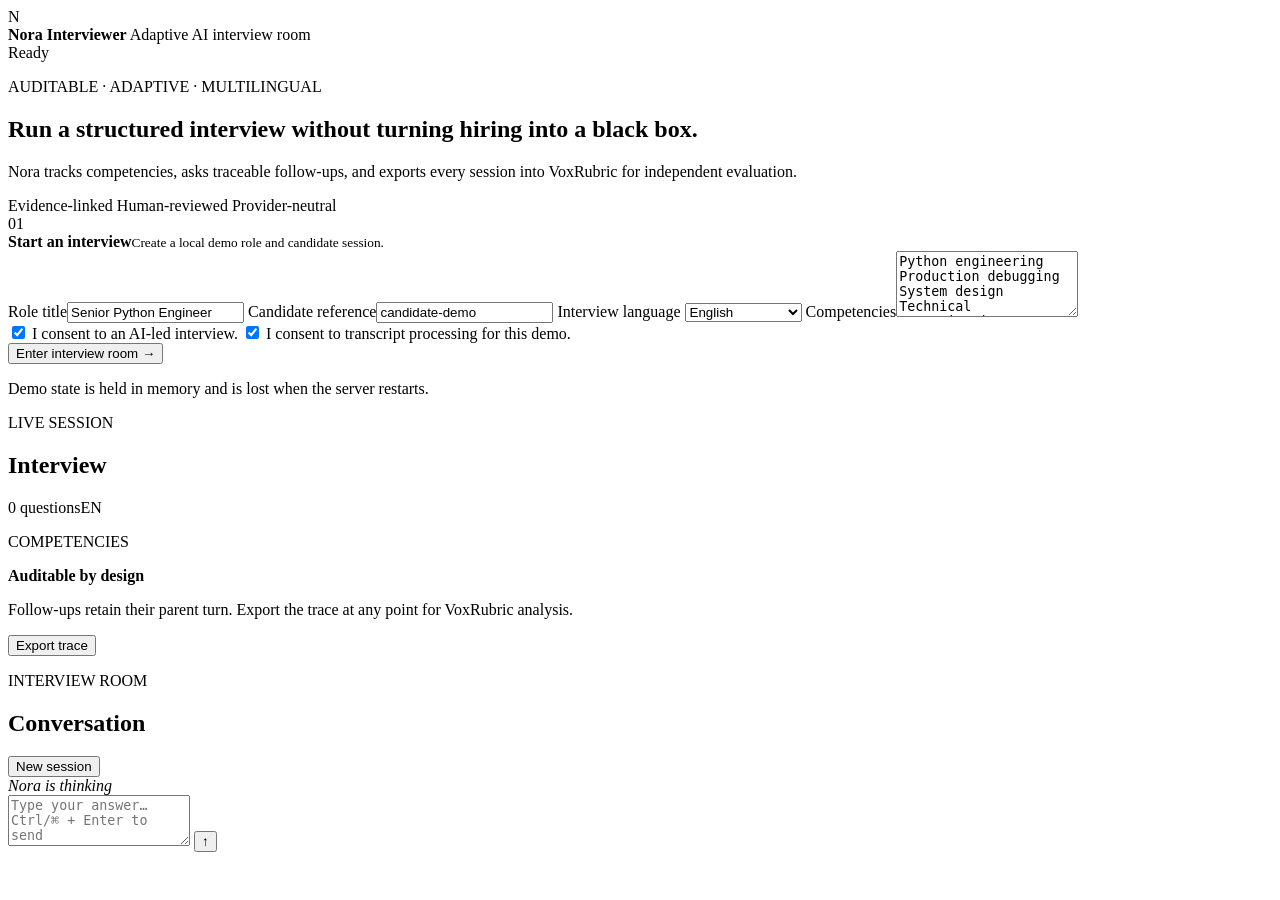
==== src/nora_interviewer/web/index.html @ 4b545e54 "feat(web): create interview room document" ====
<!doctype html>
<html lang="en">
<head>
  <meta charset="utf-8">
  <meta name="viewport" content="width=device-width, initial-scale=1">
  <title>Nora Interviewer</title>
  <link rel="stylesheet" href="/assets/styles.css">
</head>
<body>
  <main class="shell">
    <header class="topbar">
      <div class="brand">
        <div class="mark">N</div>
        <div>
          <strong>Nora Interviewer</strong>
          <span>Adaptive AI interview room</span>
        </div>
      </div>
      <div class="status" id="connectionStatus"><i></i><span>Ready</span></div>
    </header>

    <section class="hero" id="setupPanel">
      <div class="hero-copy">
        <p class="eyebrow">AUDITABLE · ADAPTIVE · MULTILINGUAL</p>
        <h1>Run a structured interview without turning hiring into a black box.</h1>
        <p class="lede">Nora tracks competencies, asks traceable follow-ups, and exports every session into VoxRubric for independent evaluation.</p>
        <div class="principles">
          <span>Evidence-linked</span>
          <span>Human-reviewed</span>
          <span>Provider-neutral</span>
        </div>
      </div>

      <form class="setup-card" id="setupForm">
        <div class="card-heading">
          <span class="step">01</span>
          <div><strong>Start an interview</strong><small>Create a local demo role and candidate session.</small></div>
        </div>
        <label>Role title<input id="roleTitle" value="Senior Python Engineer" required></label>
        <label>Candidate reference<input id="candidateRef" value="candidate-demo" required></label>
        <label>Interview language
          <select id="locale">
            <option value="en">English</option>
            <option value="ar-SA">العربية + English</option>
          </select>
        </label>
        <label>Competencies<textarea id="competencies" rows="4">Python engineering
Production debugging
System design
Technical communication</textarea></label>
        <div class="consent">
          <label><input type="checkbox" id="consentAI" checked> I consent to an AI-led interview.</label>
          <label><input type="checkbox" id="consentTranscript" checked> I consent to transcript processing for this demo.</label>
        </div>
        <button class="primary" type="submit">Enter interview room <span>→</span></button>
        <p class="fineprint">Demo state is held in memory and is lost when the server restarts.</p>
      </form>
    </section>

    <section class="room hidden" id="roomPanel">
      <aside class="sidebar">
        <div class="session-card">
          <span class="eyebrow">LIVE SESSION</span>
          <h2 id="roomRole">Interview</h2>
          <p id="roomCandidate"></p>
          <div class="meter"><span id="questionMeter"></span></div>
          <div class="session-meta"><span id="questionCount">0 questions</span><span id="roomLocale">EN</span></div>
        </div>
        <div>
          <p class="eyebrow">COMPETENCIES</p>
          <div class="chips" id="competencyChips"></div>
        </div>
        <div class="audit-note">
          <strong>Auditable by design</strong>
          <p>Follow-ups retain their parent turn. Export the trace at any point for VoxRubric analysis.</p>
          <button class="secondary" id="exportBtn" type="button">Export trace</button>
        </div>
      </aside>

      <section class="conversation">
        <div class="conversation-head">
          <div><p class="eyebrow">INTERVIEW ROOM</p><h2>Conversation</h2></div>
          <button class="ghost" id="restartBtn" type="button">New session</button>
        </div>
        <div class="messages" id="messages" aria-live="polite"></div>
        <div class="typing hidden" id="typing"><span></span><span></span><span></span><em>Nora is thinking</em></div>
        <form class="composer" id="answerForm">
          <textarea id="answerBox" rows="3" placeholder="Type your answer…  Ctrl/⌘ + Enter to send" required></textarea>
          <button class="send" type="submit" aria-label="Send answer">↑</button>
        </form>
      </section>
    </section>
  </main>
  <script src="/assets/app.js"></script>
</body>
</html>
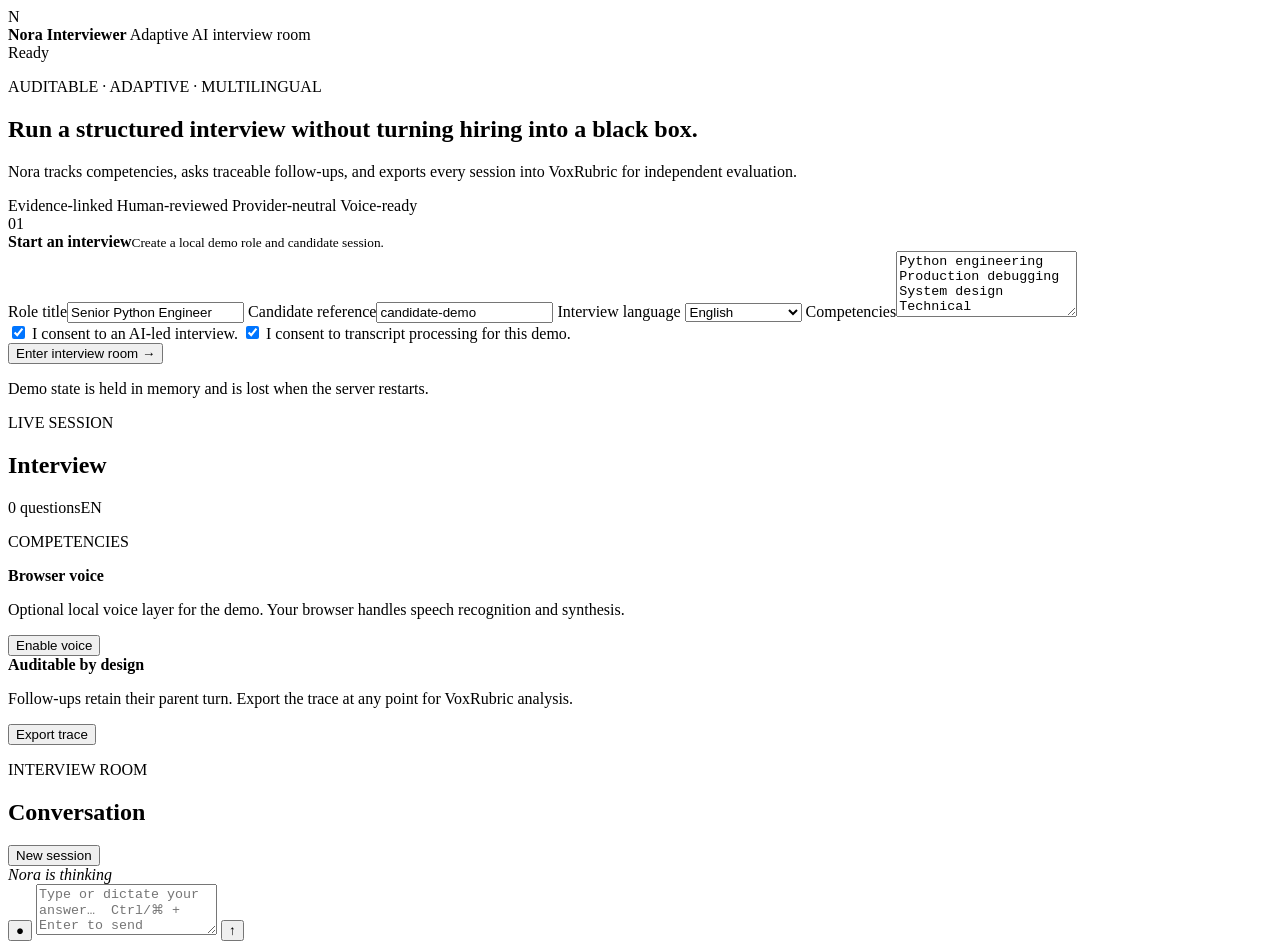
==== commit 16b42dc2: "feat(voice): add browser voice controls to interview room" ====
--- a/src/nora_interviewer/web/index.html
+++ b/src/nora_interviewer/web/index.html
@@ -28,6 +28,7 @@
           <span>Evidence-linked</span>
           <span>Human-reviewed</span>
           <span>Provider-neutral</span>
+          <span>Voice-ready</span>
         </div>
       </div>
 
@@ -70,6 +71,13 @@
           <p class="eyebrow">COMPETENCIES</p>
           <div class="chips" id="competencyChips"></div>
         </div>
+        <div class="voice-card">
+          <div>
+            <strong>Browser voice</strong>
+            <p>Optional local voice layer for the demo. Your browser handles speech recognition and synthesis.</p>
+          </div>
+          <button class="secondary" id="voiceBtn" type="button">Enable voice</button>
+        </div>
         <div class="audit-note">
           <strong>Auditable by design</strong>
           <p>Follow-ups retain their parent turn. Export the trace at any point for VoxRubric analysis.</p>
@@ -85,7 +93,8 @@
         <div class="messages" id="messages" aria-live="polite"></div>
         <div class="typing hidden" id="typing"><span></span><span></span><span></span><em>Nora is thinking</em></div>
         <form class="composer" id="answerForm">
-          <textarea id="answerBox" rows="3" placeholder="Type your answer…  Ctrl/⌘ + Enter to send" required></textarea>
+          <button class="mic" id="micBtn" type="button" aria-label="Record answer" title="Record answer">●</button>
+          <textarea id="answerBox" rows="3" placeholder="Type or dictate your answer…  Ctrl/⌘ + Enter to send" required></textarea>
           <button class="send" type="submit" aria-label="Send answer">↑</button>
         </form>
       </section>
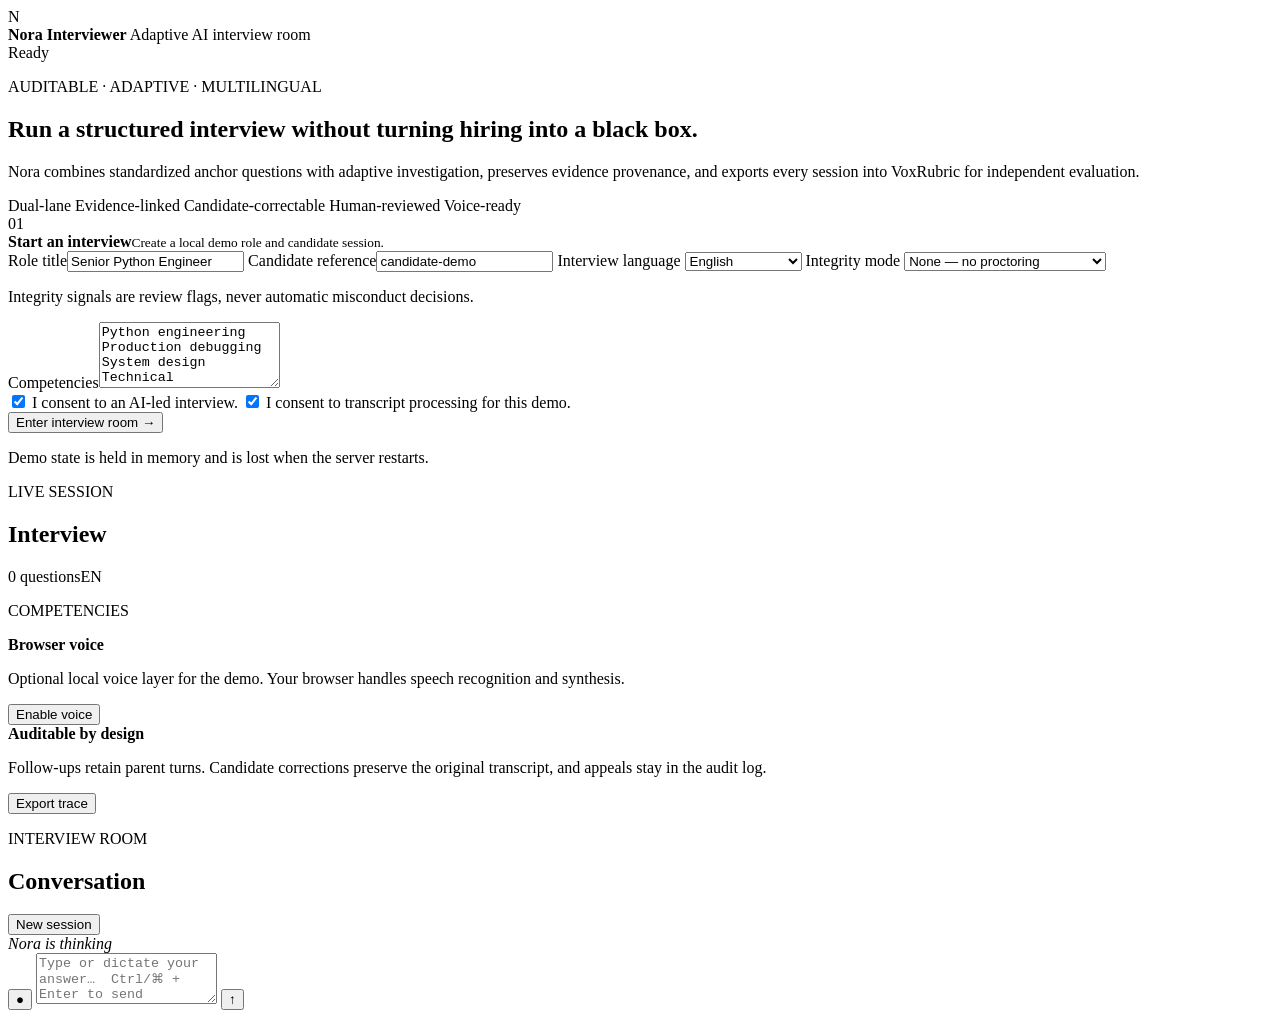
==== commit cb312e7d: "feat(web): expose progressive integrity modes in session setup" ====
--- a/src/nora_interviewer/web/index.html
+++ b/src/nora_interviewer/web/index.html
@@ -23,11 +23,12 @@
       <div class="hero-copy">
         <p class="eyebrow">AUDITABLE · ADAPTIVE · MULTILINGUAL</p>
         <h1>Run a structured interview without turning hiring into a black box.</h1>
-        <p class="lede">Nora tracks competencies, asks traceable follow-ups, and exports every session into VoxRubric for independent evaluation.</p>
+        <p class="lede">Nora combines standardized anchor questions with adaptive investigation, preserves evidence provenance, and exports every session into VoxRubric for independent evaluation.</p>
         <div class="principles">
+          <span>Dual-lane</span>
           <span>Evidence-linked</span>
+          <span>Candidate-correctable</span>
           <span>Human-reviewed</span>
-          <span>Provider-neutral</span>
           <span>Voice-ready</span>
         </div>
       </div>
@@ -45,6 +46,16 @@
             <option value="ar-SA">العربية + English</option>
           </select>
         </label>
+        <label>Integrity mode
+          <select id="integrityLevel">
+            <option value="none">None — no proctoring</option>
+            <option value="identity">Identity only</option>
+            <option value="passive_signals">Passive signals — review only</option>
+            <option value="secure">Secure assessment mode</option>
+            <option value="proctored">High-stakes proctored mode</option>
+          </select>
+        </label>
+        <p class="fineprint">Integrity signals are review flags, never automatic misconduct decisions.</p>
         <label>Competencies<textarea id="competencies" rows="4">Python engineering
 Production debugging
 System design
@@ -80,7 +91,7 @@
         </div>
         <div class="audit-note">
           <strong>Auditable by design</strong>
-          <p>Follow-ups retain their parent turn. Export the trace at any point for VoxRubric analysis.</p>
+          <p>Follow-ups retain parent turns. Candidate corrections preserve the original transcript, and appeals stay in the audit log.</p>
           <button class="secondary" id="exportBtn" type="button">Export trace</button>
         </div>
       </aside>
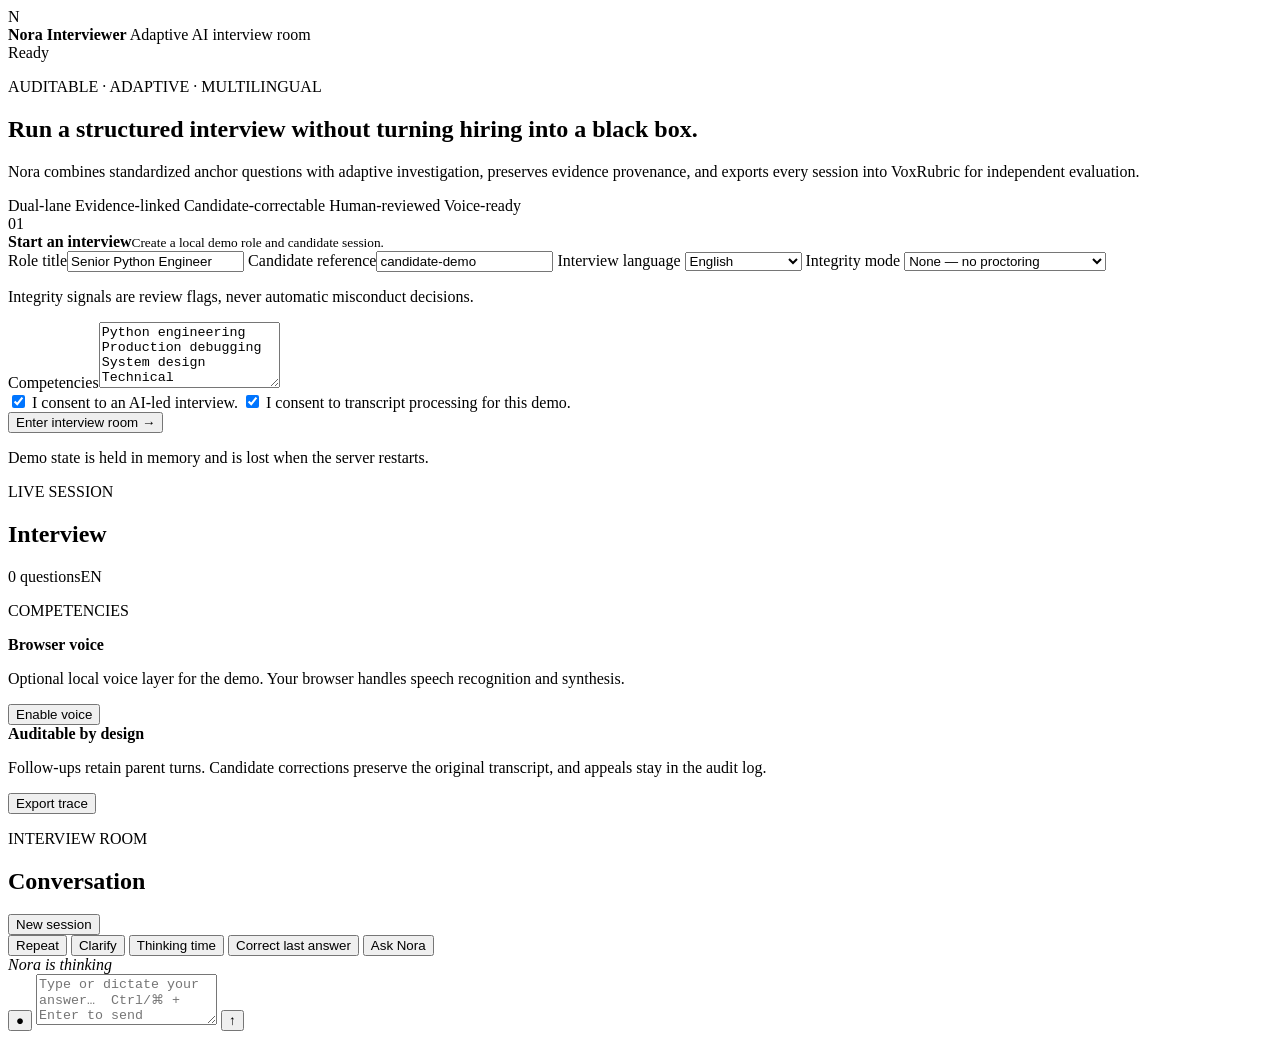
==== commit 0ac021a7: "feat(web): add candidate conversation control toolbar" ====
--- a/src/nora_interviewer/web/index.html
+++ b/src/nora_interviewer/web/index.html
@@ -102,6 +102,13 @@
           <button class="ghost" id="restartBtn" type="button">New session</button>
         </div>
         <div class="messages" id="messages" aria-live="polite"></div>
+        <div class="candidate-controls" aria-label="Interview controls">
+          <button type="button" data-control="repeat">Repeat</button>
+          <button type="button" data-control="clarify">Clarify</button>
+          <button type="button" data-control="thinking_time" id="thinkingBtn">Thinking time</button>
+          <button type="button" data-control="correct_last_answer">Correct last answer</button>
+          <button type="button" data-control="candidate_question">Ask Nora</button>
+        </div>
         <div class="typing hidden" id="typing"><span></span><span></span><span></span><em>Nora is thinking</em></div>
         <form class="composer" id="answerForm">
           <button class="mic" id="micBtn" type="button" aria-label="Record answer" title="Record answer">●</button>
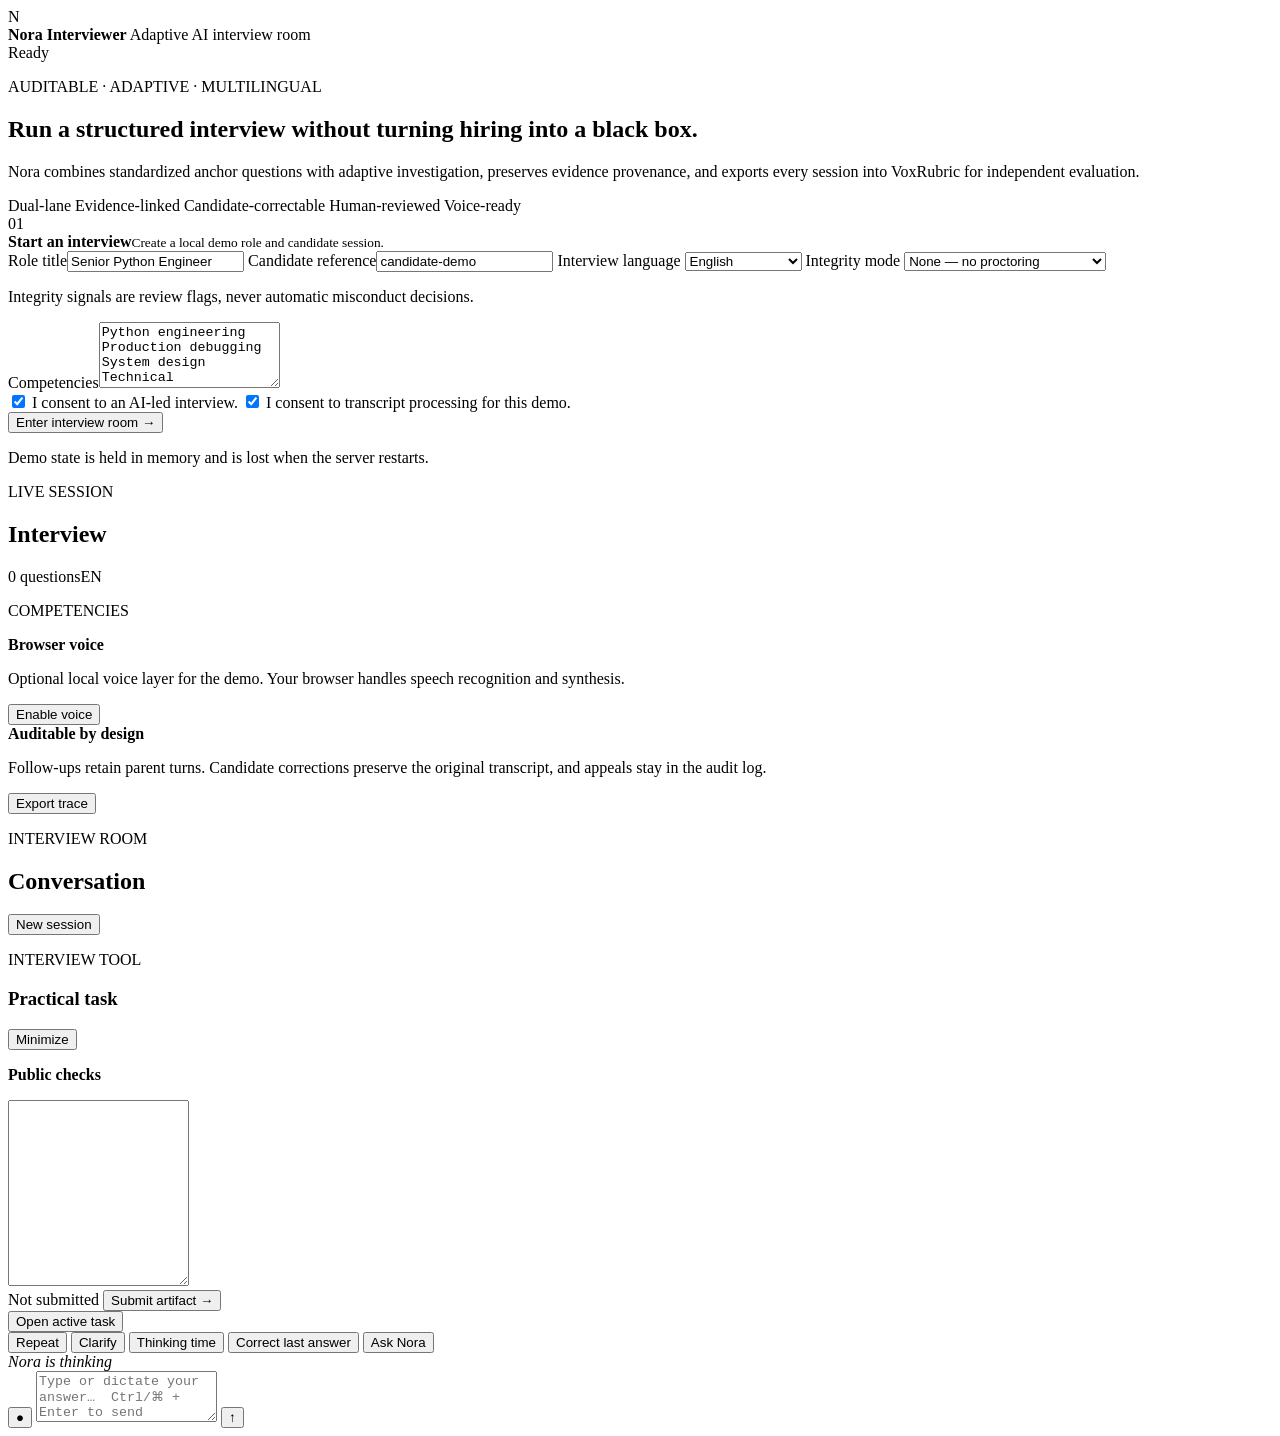
==== commit 94c00c1d: "feat(web): add in-room practical tool workspace" ====
--- a/src/nora_interviewer/web/index.html
+++ b/src/nora_interviewer/web/index.html
@@ -101,6 +101,27 @@
           <div><p class="eyebrow">INTERVIEW ROOM</p><h2>Conversation</h2></div>
           <button class="ghost" id="restartBtn" type="button">New session</button>
         </div>
+        <section class="tool-workspace hidden" id="toolWorkspace">
+          <div class="tool-head">
+            <div>
+              <p class="eyebrow" id="toolKind">INTERVIEW TOOL</p>
+              <h3 id="toolTitle">Practical task</h3>
+            </div>
+            <button class="ghost" id="minimizeToolBtn" type="button">Minimize</button>
+          </div>
+          <p class="tool-instructions" id="toolInstructions"></p>
+          <div class="tool-tests hidden" id="toolTests">
+            <strong>Public checks</strong>
+            <ul id="toolTestList"></ul>
+          </div>
+          <textarea id="toolEditor" class="tool-editor" rows="12"></textarea>
+          <div class="tool-actions">
+            <span id="toolStatus">Not submitted</span>
+            <button class="primary tool-submit" id="submitToolBtn" type="button">Submit artifact <span>→</span></button>
+          </div>
+          <div class="tool-result hidden" id="toolResult"></div>
+        </section>
+        <button class="tool-reopen hidden" id="reopenToolBtn" type="button">Open active task</button>
         <div class="messages" id="messages" aria-live="polite"></div>
         <div class="candidate-controls" aria-label="Interview controls">
           <button type="button" data-control="repeat">Repeat</button>
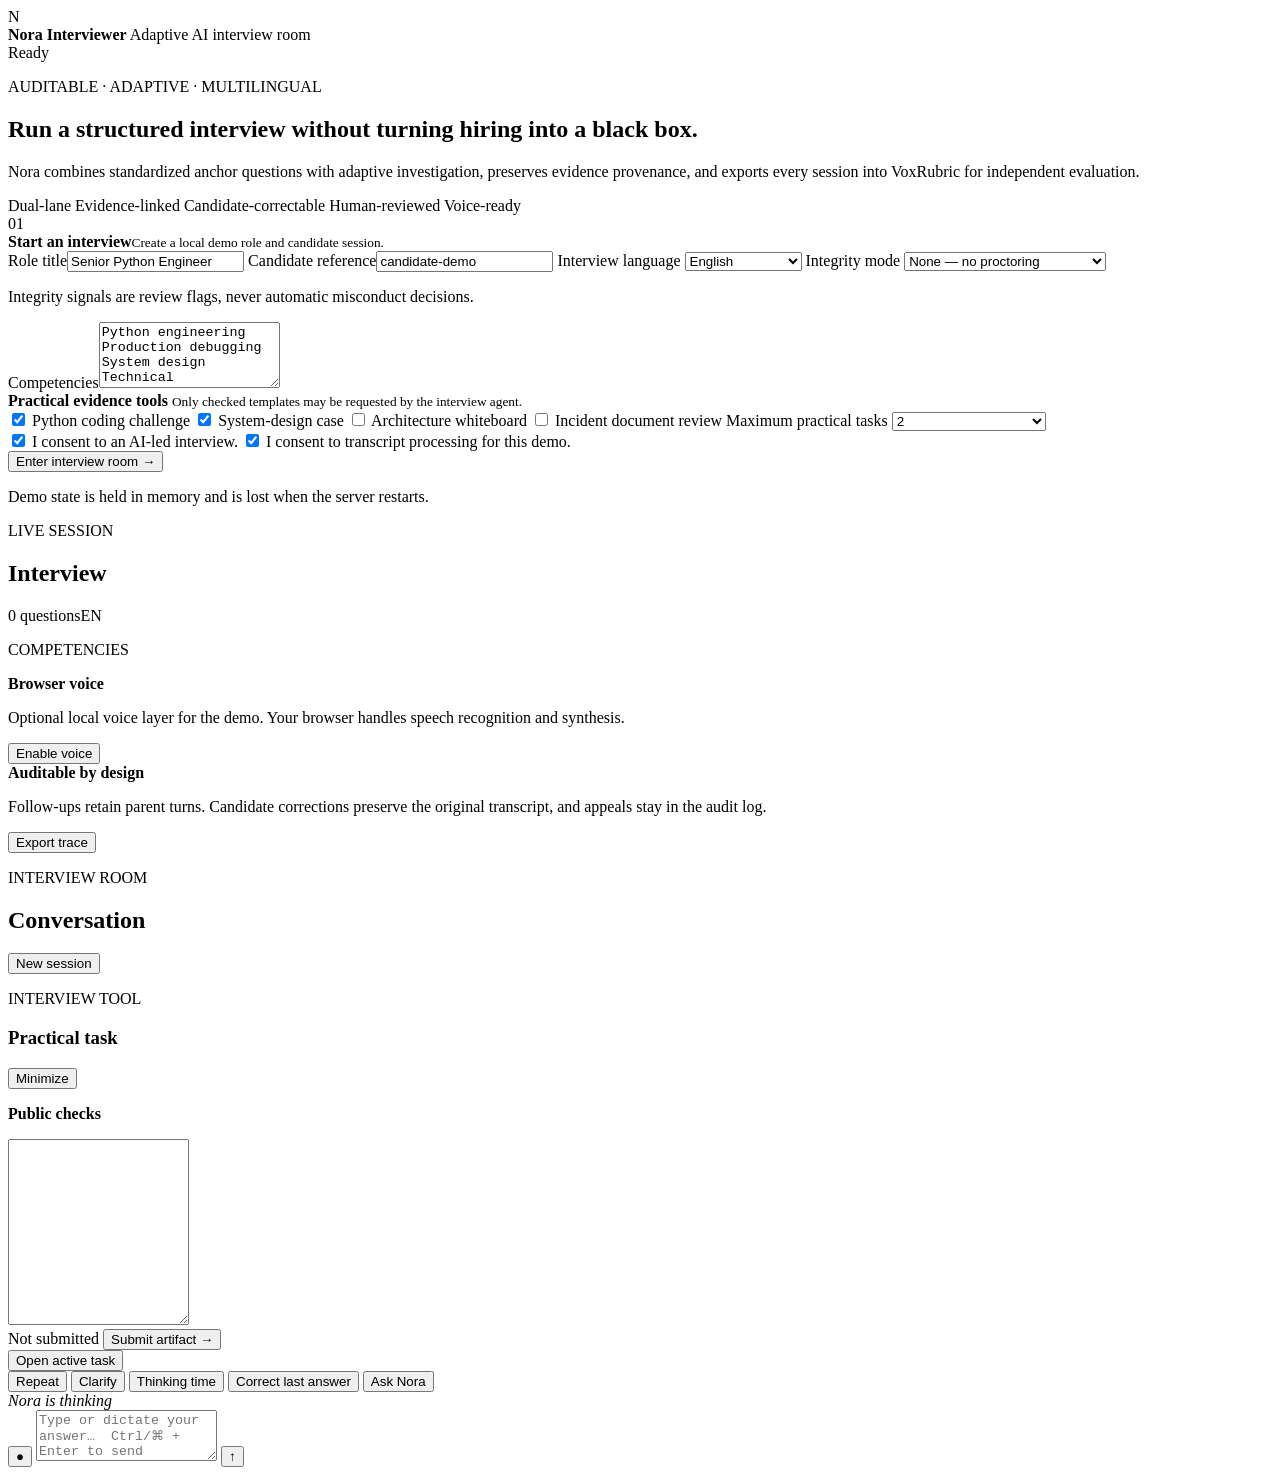
==== commit a3a15fd3: "feat(web): add recruiter practical-tool policy controls" ====
--- a/src/nora_interviewer/web/index.html
+++ b/src/nora_interviewer/web/index.html
@@ -60,6 +60,24 @@
 Production debugging
 System design
 Technical communication</textarea></label>
+        <div class="tool-policy-picker">
+          <div class="picker-head">
+            <strong>Practical evidence tools</strong>
+            <small>Only checked templates may be requested by the interview agent.</small>
+          </div>
+          <label><input type="checkbox" data-tool-template="python-dedupe-events-v1" checked> Python coding challenge</label>
+          <label><input type="checkbox" data-tool-template="system-design-burst-api-v1" checked> System-design case</label>
+          <label><input type="checkbox" data-tool-template="whiteboard-service-map-v1"> Architecture whiteboard</label>
+          <label><input type="checkbox" data-tool-template="document-incident-review-v1"> Incident document review</label>
+          <label>Maximum practical tasks
+            <select id="maxTools">
+              <option value="0">0 — conversation only</option>
+              <option value="1">1</option>
+              <option value="2" selected>2</option>
+              <option value="3">3</option>
+            </select>
+          </label>
+        </div>
         <div class="consent">
           <label><input type="checkbox" id="consentAI" checked> I consent to an AI-led interview.</label>
           <label><input type="checkbox" id="consentTranscript" checked> I consent to transcript processing for this demo.</label>
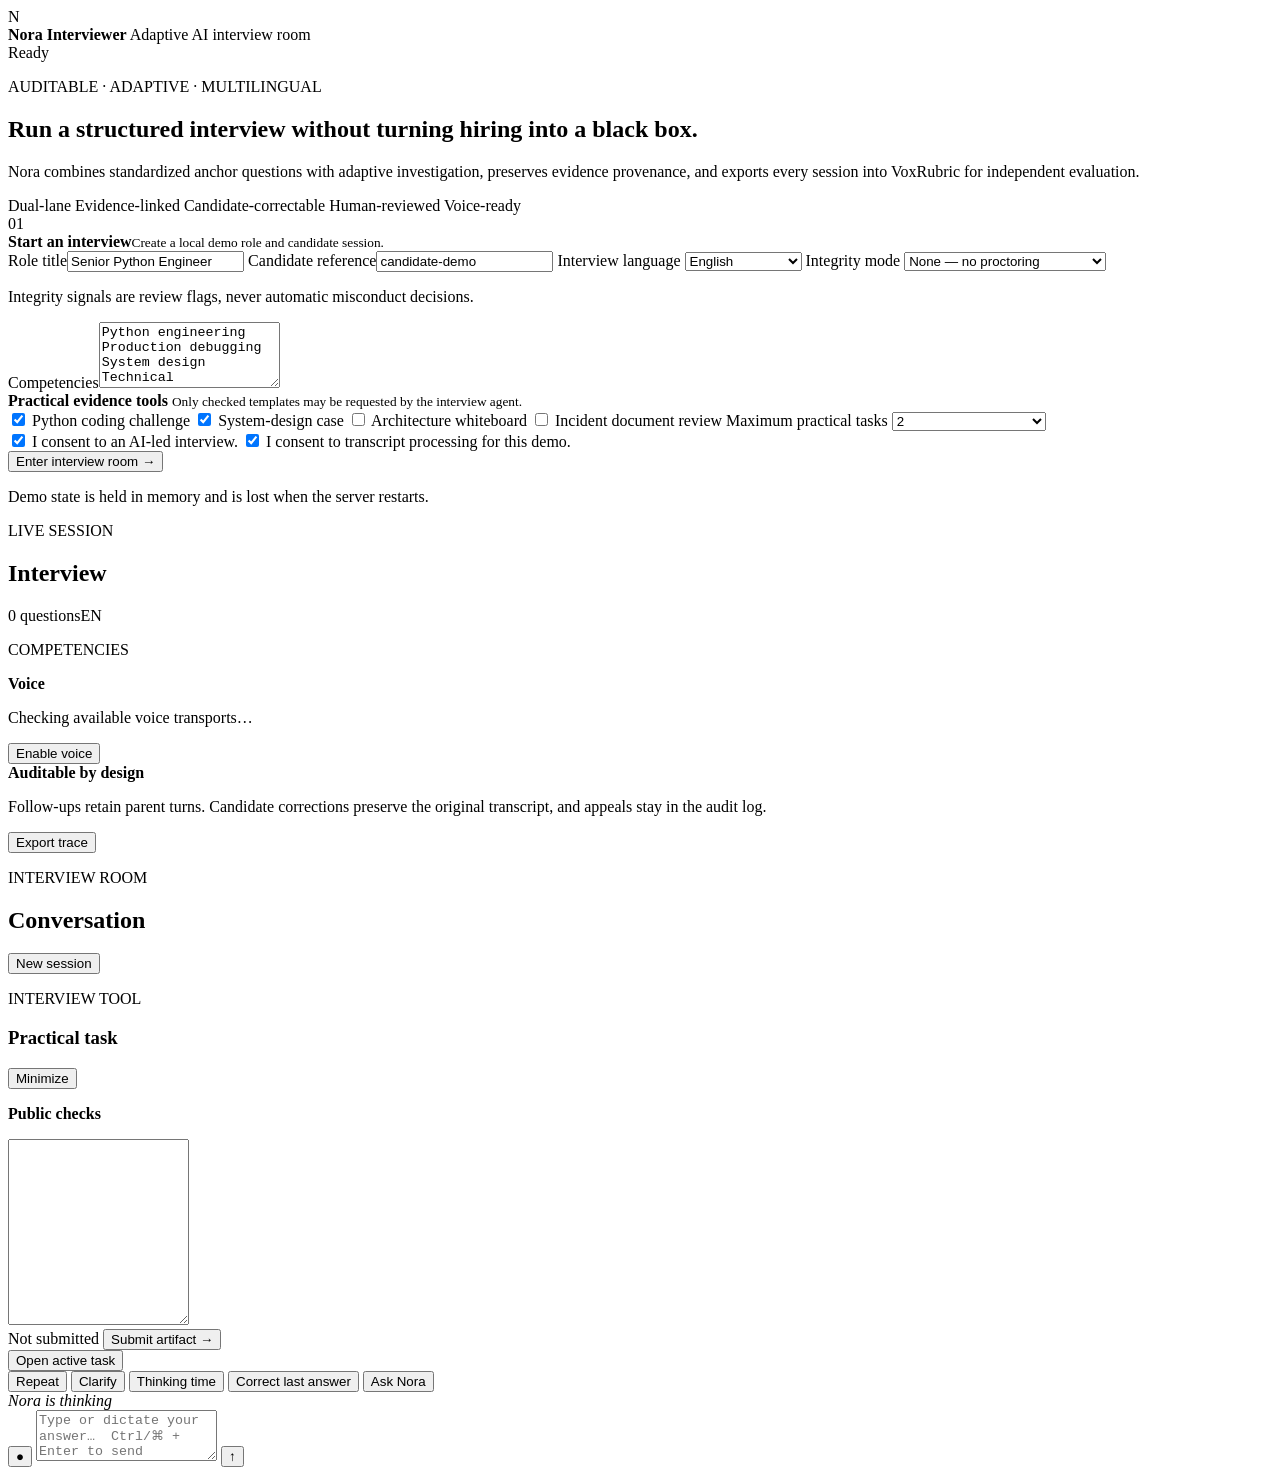
==== commit c51676b4: "feat(web): load server TTS player in candidate room" ====
--- a/src/nora_interviewer/web/index.html
+++ b/src/nora_interviewer/web/index.html
@@ -102,8 +102,8 @@
         </div>
         <div class="voice-card">
           <div>
-            <strong>Browser voice</strong>
-            <p>Optional local voice layer for the demo. Your browser handles speech recognition and synthesis.</p>
+            <strong id="voiceTitle">Voice</strong>
+            <p id="voiceDescription">Checking available voice transports…</p>
           </div>
           <button class="secondary" id="voiceBtn" type="button">Enable voice</button>
         </div>
@@ -157,6 +157,7 @@
       </section>
     </section>
   </main>
+  <script src="/assets/server_tts.js"></script>
   <script src="/assets/app.js"></script>
 </body>
 </html>
